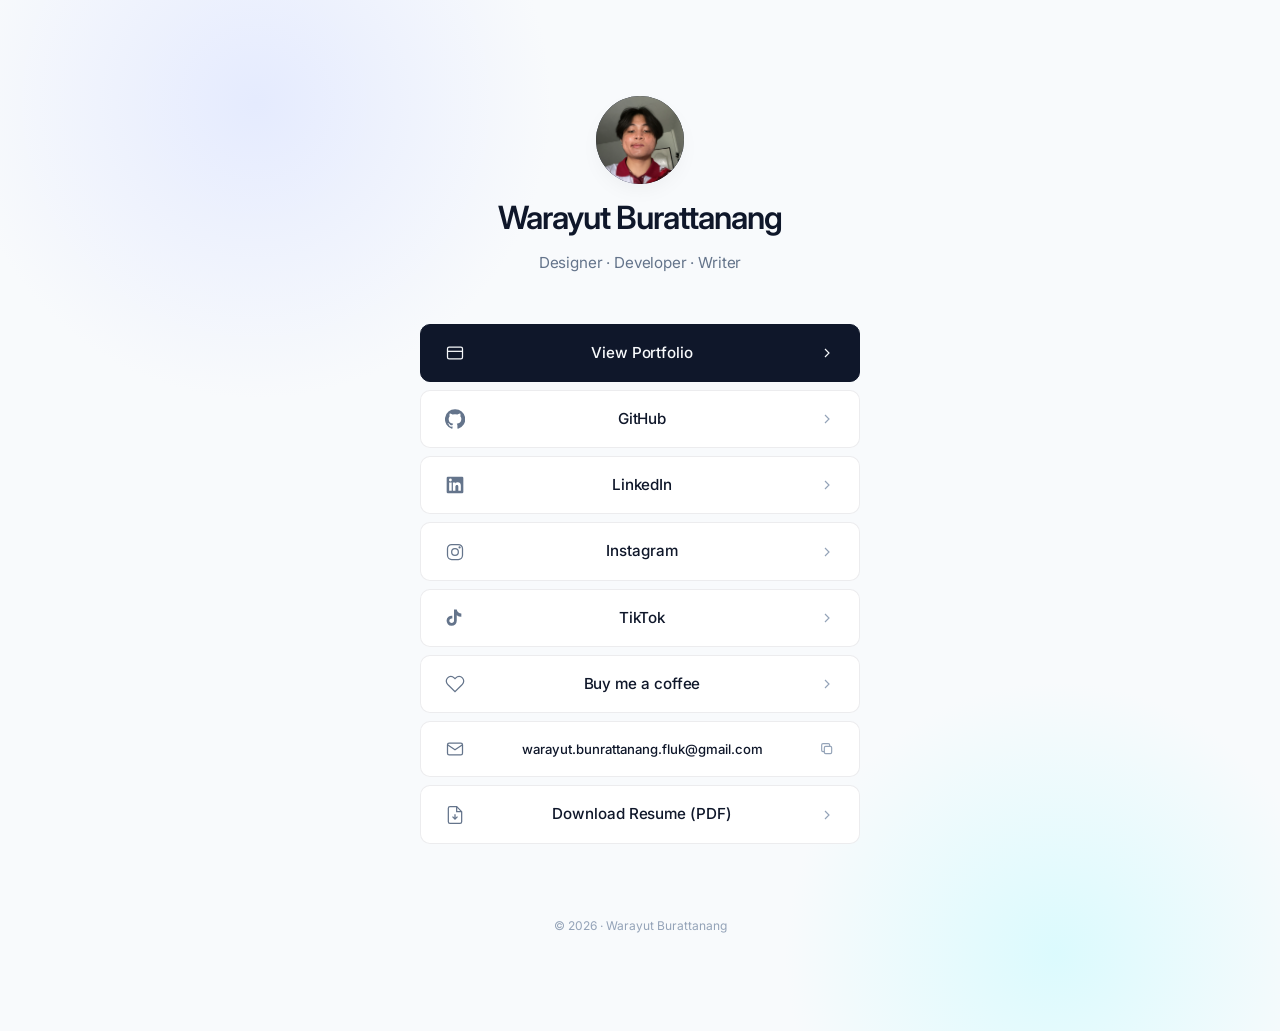
==== index.html @ 33f07414 "Initial commit — link-in-bio + portfolio Two-page personal site: - Linkfolio (root): social links, d" ====
<!DOCTYPE html>
<html lang="en">
<head>
    <meta charset="UTF-8" />
    <meta name="viewport" content="width=device-width, initial-scale=1.0" />
    <title>Warayut Burattanang — Links</title>
    <meta name="description" content="Warayut Burattanang — portfolio, writing, and where to find me online." />
    <meta property="og:title" content="Warayut Burattanang — Links" />
    <meta property="og:description" content="A curated set of links — portfolio, writing, and where to find me online." />
    <meta property="og:type" content="website" />
    <meta name="theme-color" content="#F8FAFC" />

    <link rel="icon" type="image/svg+xml" href="data:image/svg+xml,%3Csvg xmlns='http://www.w3.org/2000/svg' viewBox='0 0 32 32'%3E%3Crect width='32' height='32' rx='6' fill='%230A0A0A'/%3E%3Ctext x='50%25' y='60%25' text-anchor='middle' font-family='-apple-system,system-ui,sans-serif' font-size='17' font-weight='700' fill='%23FFFFFF'%3EW%3C/text%3E%3C/svg%3E" />

    <link rel="preconnect" href="https://fonts.googleapis.com" />
    <link rel="preconnect" href="https://fonts.gstatic.com" crossorigin />
    <link href="https://fonts.googleapis.com/css2?family=Inter:wght@400;500;600;700&display=swap" rel="stylesheet" />

    <link rel="stylesheet" href="styles/base.css" />
    <link rel="stylesheet" href="styles/linkfolio.css" />
</head>
<body>
    <main class="linkfolio">
        <div class="linkfolio__inner">
            <header class="linkfolio__header">
                <div class="linkfolio__avatar" id="avatar"></div>
                <h1 class="linkfolio__name" id="name"></h1>
                <div class="linkfolio__divider"></div>
                <p class="linkfolio__tagline" id="tagline"></p>
            </header>

            <nav class="linkfolio__links" id="linkList" aria-label="External links">
                <!-- Rendered by scripts/linkfolio.js using data from scripts/data.js -->
            </nav>

            <footer class="linkfolio__footer">
                &copy; <span id="year"></span> &middot; <span id="footerName"></span>
            </footer>
        </div>
    </main>

    <div class="toast" id="toast" role="status" aria-live="polite"></div>

    <dialog class="donate" id="donateDialog" aria-labelledby="donateTitle">
        <button class="donate__close" type="button" data-action="close-donate" aria-label="Close">
            <svg viewBox="0 0 24 24" fill="none" stroke="currentColor" stroke-width="1.75" aria-hidden="true">
                <path d="M6 6l12 12M6 18L18 6" />
            </svg>
        </button>
        <div class="donate__body" id="donateBody">
            <!-- Rendered by scripts/linkfolio.js using donate config in scripts/data.js -->
        </div>
    </dialog>

    <script src="scripts/data.js" defer></script>
    <script src="scripts/linkfolio.js" defer></script>
</body>
</html>
---- styles/base.css ----
:root {
    --bg: #F8FAFC;
    --surface: #FFFFFF;
    --surface-hover: #F1F5F9;
    --text: #0F172A;
    --text-muted: #64748B;
    --text-soft: #94A3B8;

    --accent: #0F172A;
    --accent-hover: #1E293B;
    --accent-soft: rgba(15, 23, 42, 0.08);
    --accent-tint: #E0E7FF;

    --tint-sky: #DBEAFE;
    --tint-mint: #D1FAE5;
    --tint-lavender: #E9D5FF;
    --tint-cyan: #CFFAFE;
    --tint-slate: #E2E8F0;

    --border: rgba(15, 23, 42, 0.08);
    --border-strong: rgba(15, 23, 42, 0.18);

    --font-sans: "Inter", -apple-system, BlinkMacSystemFont, "Segoe UI", Helvetica, Arial, sans-serif;
    --font-display: "Inter", -apple-system, BlinkMacSystemFont, "Segoe UI", Helvetica, Arial, sans-serif;

    --space-1: 4px;
    --space-2: 8px;
    --space-3: 16px;
    --space-4: 24px;
    --space-5: 32px;
    --space-6: 48px;
    --space-7: 64px;
    --space-8: 96px;
    --space-9: 128px;

    --ease: cubic-bezier(0.4, 0, 0.2, 1);
    --duration: 220ms;

    --radius-sm: 6px;
    --radius-md: 10px;
    --radius-lg: 14px;
}

*,
*::before,
*::after {
    box-sizing: border-box;
    margin: 0;
    padding: 0;
}

html {
    scroll-behavior: smooth;
    -webkit-font-smoothing: antialiased;
    -moz-osx-font-smoothing: grayscale;
    text-rendering: optimizeLegibility;
    -webkit-text-size-adjust: 100%;
    text-size-adjust: 100%;
    overflow-x: clip;
}

body {
    background: var(--bg);
    color: var(--text);
    font-family: var(--font-sans);
    font-size: 16px;
    line-height: 1.6;
    font-weight: 400;
    min-height: 100vh;
    min-height: 100svh;
    overflow-x: clip;
    width: 100%;
}

h1, h2, h3, h4 {
    font-family: var(--font-display);
    font-weight: 600;
    line-height: 1.1;
    letter-spacing: -0.02em;
    color: var(--text);
}

h1 { font-size: clamp(2.25rem, 4vw + 1rem, 4.25rem); letter-spacing: -0.03em; }
h2 { font-size: clamp(1.625rem, 2vw + 1rem, 2.5rem); letter-spacing: -0.025em; }
h3 { font-size: clamp(1.125rem, 1vw + 0.75rem, 1.375rem); }

p {
    color: var(--text-muted);
}

a {
    color: inherit;
    text-decoration: none;
    transition: color var(--duration) var(--ease);
    -webkit-tap-highlight-color: transparent;
}

img,
picture,
svg,
video {
    max-width: 100%;
    display: block;
    height: auto;
}

button {
    font: inherit;
    color: inherit;
    background: none;
    border: none;
    cursor: pointer;
    -webkit-tap-highlight-color: transparent;
}

::selection {
    background: var(--text);
    color: var(--bg);
}

@media (prefers-reduced-motion: reduce) {
    *,
    *::before,
    *::after {
        animation-duration: 0.01ms !important;
        animation-iteration-count: 1 !important;
        transition-duration: 0.01ms !important;
        scroll-behavior: auto !important;
    }
}
---- styles/linkfolio.css ----
.linkfolio {
    min-height: 100vh;
    min-height: 100svh;
    display: flex;
    align-items: center;
    justify-content: center;
    padding: var(--space-6) var(--space-5);
    position: relative;
    isolation: isolate;
    overflow: hidden;
}

.linkfolio::before {
    content: "";
    position: absolute;
    top: -20%;
    left: -10%;
    width: 60%;
    height: 60%;
    background: radial-gradient(circle, var(--accent-tint) 0%, transparent 60%);
    pointer-events: none;
    z-index: -1;
    opacity: 0.8;
}

.linkfolio::after {
    content: "";
    position: absolute;
    bottom: -20%;
    right: -10%;
    width: 55%;
    height: 55%;
    background: radial-gradient(circle, var(--tint-cyan) 0%, transparent 60%);
    pointer-events: none;
    z-index: -1;
    opacity: 0.7;
}

@media (min-width: 480px) {
    .linkfolio {
        padding: var(--space-7) var(--space-6);
    }
}

@media (min-width: 768px) {
    .linkfolio {
        padding: var(--space-8) var(--space-7);
    }
}

.linkfolio__inner {
    width: 100%;
    max-width: 440px;
    display: flex;
    flex-direction: column;
    align-items: center;
    gap: var(--space-5);
}

@media (min-width: 480px) {
    .linkfolio__inner {
        gap: var(--space-6);
    }
}

.linkfolio__header {
    display: flex;
    flex-direction: column;
    align-items: center;
    gap: var(--space-3);
    text-align: center;
    animation: fade-up 600ms var(--ease) both;
}

.linkfolio__avatar {
    width: clamp(72px, 22vw, 88px);
    height: clamp(72px, 22vw, 88px);
    border-radius: 50%;
    background: var(--accent);
    display: flex;
    align-items: center;
    justify-content: center;
    font-family: var(--font-display);
    font-size: clamp(1.5rem, 4.5vw, 1.75rem);
    color: var(--bg);
    font-weight: 700;
    letter-spacing: -0.02em;
    overflow: hidden;
    box-shadow: 0 8px 24px -8px var(--accent-soft);
}

.linkfolio__avatar img {
    width: 100%;
    height: 100%;
    object-fit: cover;
}

.linkfolio__name {
    font-family: var(--font-display);
    font-size: clamp(1.5rem, 3vw + 1rem, 2rem);
    font-weight: 600;
    letter-spacing: -0.03em;
    color: var(--text);
}

.linkfolio__divider {
    display: none;
}

.linkfolio__tagline {
    font-size: clamp(0.85rem, 2.4vw, 0.95rem);
    color: var(--text-muted);
    letter-spacing: -0.01em;
    text-align: center;
    padding: 0 var(--space-2);
    font-weight: 400;
    text-transform: none;
}

.linkfolio__links {
    width: 100%;
    display: flex;
    flex-direction: column;
    gap: var(--space-2);
}

.link-btn {
    display: grid;
    grid-template-columns: 18px 1fr 14px;
    align-items: center;
    gap: var(--space-2);
    width: 100%;
    min-height: 52px;
    padding: var(--space-3);
    background: var(--surface);
    border: 1px solid var(--border);
    border-radius: var(--radius-md);
    color: var(--text);
    font-size: clamp(0.875rem, 2.6vw, 0.95rem);
    font-weight: 500;
    letter-spacing: -0.005em;
    transition:
        background var(--duration) var(--ease),
        border-color var(--duration) var(--ease),
        transform var(--duration) var(--ease),
        box-shadow var(--duration) var(--ease);
    animation: fade-up 600ms var(--ease) both;
    text-align: left;
    cursor: pointer;
}

@media (min-width: 480px) {
    .link-btn {
        grid-template-columns: 20px 1fr 16px;
        gap: var(--space-3);
        padding: var(--space-3) var(--space-4);
        min-height: 56px;
    }
}

.link-btn:nth-child(1) { animation-delay: 60ms; }
.link-btn:nth-child(2) { animation-delay: 120ms; }
.link-btn:nth-child(3) { animation-delay: 180ms; }
.link-btn:nth-child(4) { animation-delay: 240ms; }
.link-btn:nth-child(5) { animation-delay: 300ms; }
.link-btn:nth-child(6) { animation-delay: 360ms; }
.link-btn:nth-child(7) { animation-delay: 420ms; }

@media (hover: hover) {
    .link-btn:hover {
        background: var(--surface);
        border-color: var(--accent);
        transform: translateY(-2px);
        box-shadow: 0 8px 24px -12px var(--accent-soft);
    }

    .link-btn:hover .link-btn__chevron {
        transform: translateX(3px);
        color: var(--accent);
    }

    .link-btn:hover .link-btn__icon {
        color: var(--accent);
    }
}

.link-btn:focus-visible {
    background: var(--surface);
    border-color: var(--accent);
    outline: none;
    box-shadow: 0 0 0 3px var(--accent-soft);
}

.link-btn:active {
    transform: scale(0.985);
}

.link-btn--primary {
    background: var(--accent);
    color: var(--bg);
    border-color: var(--accent);
}

@media (hover: hover) {
    .link-btn--primary:hover {
        background: var(--accent-hover);
        border-color: var(--accent-hover);
        color: var(--bg);
        box-shadow: 0 8px 24px -10px rgba(15, 23, 42, 0.3);
    }
}

.link-btn--primary:focus-visible {
    background: var(--accent-hover);
    border-color: var(--accent-hover);
    color: var(--bg);
}

.link-btn--primary .link-btn__icon,
.link-btn--primary .link-btn__chevron {
    color: var(--bg);
}

.link-btn__icon {
    width: 18px;
    height: 18px;
    color: var(--text-muted);
    transition: color var(--duration) var(--ease);
}

@media (min-width: 480px) {
    .link-btn__icon {
        width: 20px;
        height: 20px;
    }
}

.link-btn__label {
    text-align: center;
    min-width: 0;
    overflow-wrap: anywhere;
}

.link-btn--email .link-btn__label {
    font-size: clamp(0.72rem, 2.2vw, 0.82rem);
    letter-spacing: 0;
    line-height: 1.3;
    word-break: break-all;
}

.link-btn__chevron {
    width: 14px;
    height: 14px;
    color: var(--text-soft);
    transition: transform var(--duration) var(--ease), color var(--duration) var(--ease);
}

@media (min-width: 480px) {
    .link-btn__chevron {
        width: 16px;
        height: 16px;
    }
}

.linkfolio__footer {
    margin-top: var(--space-4);
    font-size: 0.75rem;
    color: var(--text-soft);
    text-align: center;
    animation: fade-up 600ms var(--ease) 500ms both;
}

.toast {
    position: fixed;
    bottom: max(var(--space-4), env(safe-area-inset-bottom, 0px));
    left: 50%;
    transform: translateX(-50%) translateY(20px);
    background: var(--text);
    color: var(--bg);
    padding: var(--space-2) var(--space-4);
    border-radius: 999px;
    font-size: clamp(0.75rem, 2.2vw, 0.825rem);
    font-weight: 500;
    letter-spacing: -0.005em;
    opacity: 0;
    transition: opacity var(--duration) var(--ease), transform var(--duration) var(--ease);
    pointer-events: none;
    z-index: 100;
    max-width: calc(100vw - var(--space-5));
    text-align: center;
}

.toast.is-visible {
    opacity: 1;
    transform: translateX(-50%) translateY(0);
}

@keyframes fade-up {
    from {
        opacity: 0;
        transform: translateY(8px);
    }
    to {
        opacity: 1;
        transform: translateY(0);
    }
}

.donate {
    border: none;
    padding: 0;
    background: transparent;
    color: inherit;
    max-width: none;
    max-height: none;
    overflow: visible;
}

.donate[open] {
    background: var(--surface);
    border-radius: var(--radius-lg);
    padding: var(--space-6) var(--space-5) var(--space-5);
    width: min(92vw, 360px);
    box-shadow: 0 24px 60px -20px rgba(15, 23, 42, 0.35),
                0 8px 24px -12px rgba(15, 23, 42, 0.2);
    animation: dialog-pop 280ms var(--ease);
    position: relative;
    margin: auto;
}

.donate::backdrop {
    background: rgba(15, 23, 42, 0.45);
    backdrop-filter: blur(6px);
    -webkit-backdrop-filter: blur(6px);
    animation: backdrop-fade 220ms var(--ease);
}

.donate__close {
    position: absolute;
    top: var(--space-3);
    right: var(--space-3);
    width: 32px;
    height: 32px;
    border-radius: 50%;
    display: inline-flex;
    align-items: center;
    justify-content: center;
    color: var(--text-muted);
    background: transparent;
    transition: background var(--duration) var(--ease), color var(--duration) var(--ease);
}

.donate__close svg {
    width: 16px;
    height: 16px;
}

@media (hover: hover) {
    .donate__close:hover {
        background: var(--surface-hover);
        color: var(--text);
    }
}

.donate__body {
    text-align: center;
}

.donate__title {
    font-family: var(--font-display);
    font-size: 1.125rem;
    font-weight: 600;
    letter-spacing: -0.02em;
    color: var(--text);
    margin-bottom: var(--space-4);
}

.donate__qr {
    width: 100%;
    aspect-ratio: 1;
    background: var(--bg);
    border: 1px solid var(--border);
    border-radius: var(--radius-md);
    overflow: hidden;
    margin-bottom: var(--space-4);
    display: flex;
    align-items: center;
    justify-content: center;
}

.donate__qr img {
    width: 100%;
    height: 100%;
    object-fit: contain;
    padding: var(--space-3);
    display: block;
}

.donate__qr-placeholder {
    color: var(--text-soft);
    font-size: 0.875rem;
    font-weight: 500;
}

.donate__note {
    font-size: 0.875rem;
    color: var(--text-muted);
    margin-bottom: var(--space-2);
    line-height: 1.5;
}

.donate__handle {
    font-size: 0.825rem;
    color: var(--text);
    font-weight: 500;
    letter-spacing: -0.005em;
    background: var(--surface-hover);
    border-radius: 999px;
    padding: var(--space-1) var(--space-3);
    display: inline-block;
    margin-top: var(--space-1);
}

@keyframes dialog-pop {
    from {
        opacity: 0;
        transform: scale(0.95) translateY(8px);
    }
    to {
        opacity: 1;
        transform: scale(1) translateY(0);
    }
}

@keyframes backdrop-fade {
    from { opacity: 0; }
    to { opacity: 1; }
}
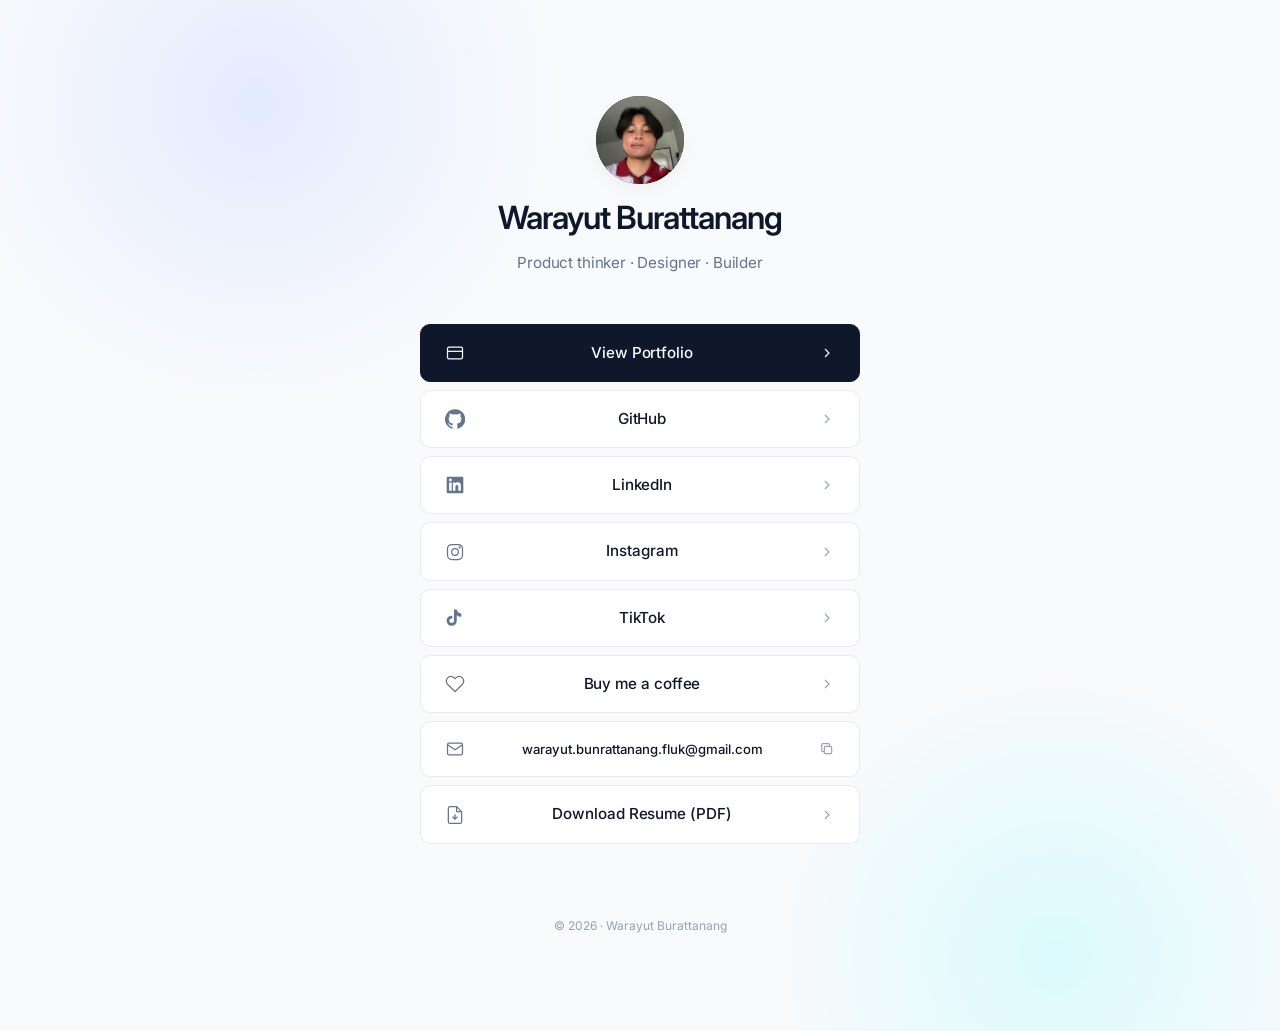
==== commit 3fd9b280: "Add Open Graph + Twitter Card meta tags, update tagline - Both pages now have og:image, og:url, og:t" ====
--- a/index.html
+++ b/index.html
@@ -5,9 +5,22 @@
     <meta name="viewport" content="width=device-width, initial-scale=1.0" />
     <title>Warayut Burattanang — Links</title>
     <meta name="description" content="Warayut Burattanang — portfolio, writing, and where to find me online." />
+
+    <!-- Open Graph (Facebook, LINE, Discord, etc.) -->
     <meta property="og:title" content="Warayut Burattanang — Links" />
-    <meta property="og:description" content="A curated set of links — portfolio, writing, and where to find me online." />
+    <meta property="og:description" content="Designer & developer · Year 3 KMUTNB Prachinburi · Portfolio + social links." />
     <meta property="og:type" content="website" />
+    <meta property="og:url" content="https://warayutkub.github.io/linkfolio/" />
+    <meta property="og:image" content="https://warayutkub.github.io/linkfolio/assets/profile.webp" />
+    <meta property="og:image:alt" content="Warayut Burattanang" />
+    <meta property="og:site_name" content="Warayut Burattanang" />
+
+    <!-- Twitter / X -->
+    <meta name="twitter:card" content="summary_large_image" />
+    <meta name="twitter:title" content="Warayut Burattanang — Links" />
+    <meta name="twitter:description" content="Designer & developer · Year 3 KMUTNB Prachinburi · Portfolio + social links." />
+    <meta name="twitter:image" content="https://warayutkub.github.io/linkfolio/assets/profile.webp" />
+
     <meta name="theme-color" content="#F8FAFC" />
 
     <link rel="icon" type="image/svg+xml" href="data:image/svg+xml,%3Csvg xmlns='http://www.w3.org/2000/svg' viewBox='0 0 32 32'%3E%3Crect width='32' height='32' rx='6' fill='%230A0A0A'/%3E%3Ctext x='50%25' y='60%25' text-anchor='middle' font-family='-apple-system,system-ui,sans-serif' font-size='17' font-weight='700' fill='%23FFFFFF'%3EW%3C/text%3E%3C/svg%3E" />
